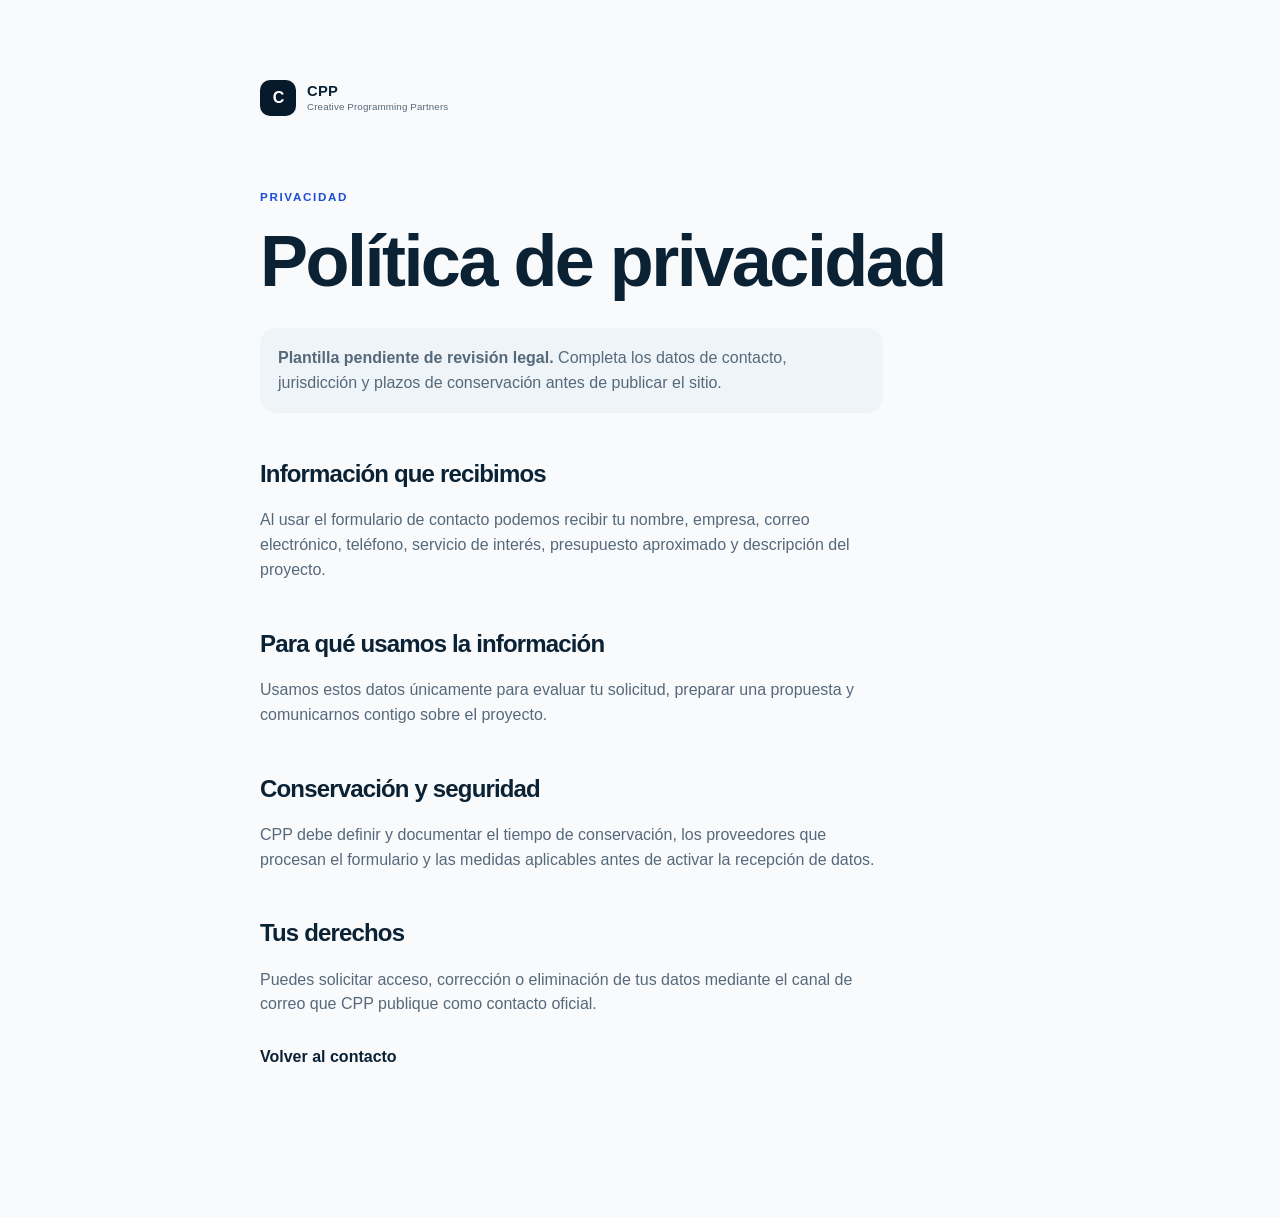
==== privacy.html @ 3814baf7 "Initial CPP landing page" ====
<!doctype html>
<html lang="es">
  <head>
    <meta charset="UTF-8" />
    <meta name="viewport" content="width=device-width, initial-scale=1" />
    <meta name="robots" content="noindex" />
    <title>Política de privacidad | CPP</title>
    <link rel="stylesheet" href="styles.css" />
    <style>
      .legal { width: min(760px, calc(100% - 32px)); margin: 0 auto; padding: 80px 0 120px; }
      .legal .brand { margin-bottom: 72px; }
      .legal h1 { max-width: none; font-size: clamp(2.4rem, 6vw, 4.5rem); }
      .legal h2 { max-width: none; margin-top: 48px; font-size: 1.5rem; }
      .legal p, .legal li { max-width: 70ch; }
      .legal-note { padding: 18px; background: var(--surface-soft); border-radius: var(--radius); }
    </style>
  </head>
  <body>
    <main class="legal">
      <a class="brand" href="index.html">
        <span class="brand-mark" aria-hidden="true">C</span>
        <span class="brand-name"><strong>CPP</strong><small>Creative Programming Partners</small></span>
      </a>
      <p class="eyebrow">Privacidad</p>
      <h1>Política de privacidad</h1>
      <p class="legal-note"><strong>Plantilla pendiente de revisión legal.</strong> Completa los datos de contacto, jurisdicción y plazos de conservación antes de publicar el sitio.</p>
      <h2>Información que recibimos</h2>
      <p>Al usar el formulario de contacto podemos recibir tu nombre, empresa, correo electrónico, teléfono, servicio de interés, presupuesto aproximado y descripción del proyecto.</p>
      <h2>Para qué usamos la información</h2>
      <p>Usamos estos datos únicamente para evaluar tu solicitud, preparar una propuesta y comunicarnos contigo sobre el proyecto.</p>
      <h2>Conservación y seguridad</h2>
      <p>CPP debe definir y documentar el tiempo de conservación, los proveedores que procesan el formulario y las medidas aplicables antes de activar la recepción de datos.</p>
      <h2>Tus derechos</h2>
      <p>Puedes solicitar acceso, corrección o eliminación de tus datos mediante el canal de correo que CPP publique como contacto oficial.</p>
      <p><a class="text-link" href="index.html#contacto">Volver al contacto</a></p>
    </main>
  </body>
</html>
---- styles.css ----
:root {
  color-scheme: light;
  --navy: #071a2b;
  --navy-soft: #102c43;
  --blue: #2563eb;
  --blue-dark: #1d4ed8;
  --cyan: #0f8f88;
  --paper: #f8fafc;
  --surface: #ffffff;
  --surface-soft: #eef4f8;
  --ink: #0b2235;
  --muted: #56697b;
  --line: #d9e3ea;
  --danger: #b42318;
  --success: #0d6b57;
  --radius: 16px;
  --shadow: 0 24px 70px rgba(7, 26, 43, 0.12);
  --content: min(1180px, calc(100% - 40px));
  font-family: Manrope, Sora, Avenir Next, Avenir, Segoe UI, sans-serif;
  font-synthesis: none;
  text-rendering: optimizeLegibility;
}

* { box-sizing: border-box; }
html { scroll-behavior: smooth; scroll-padding-top: 88px; }
body { margin: 0; color: var(--ink); background: var(--paper); line-height: 1.55; }
body.menu-open { overflow: hidden; }
img { display: block; max-width: 100%; }
a { color: inherit; text-decoration: none; }
button, input, select, textarea { font: inherit; }
button, summary, a { -webkit-tap-highlight-color: transparent; }
button:focus-visible, a:focus-visible, summary:focus-visible, input:focus-visible, select:focus-visible, textarea:focus-visible { outline: 3px solid rgba(37, 99, 235, 0.35); outline-offset: 3px; }
h1, h2, h3, p { margin-top: 0; }
h1, h2, h3 { letter-spacing: -0.035em; line-height: 1.05; }
h1 { font-size: clamp(2.85rem, 4.6vw, 4.25rem); max-width: 100%; margin-bottom: 28px; }
h2 { font-size: clamp(2.1rem, 4vw, 3.8rem); max-width: 14ch; margin-bottom: 22px; }
h3 { font-size: 1.2rem; }
p { color: var(--muted); }

.sr-only { position: absolute; width: 1px; height: 1px; padding: 0; margin: -1px; overflow: hidden; clip: rect(0, 0, 0, 0); white-space: nowrap; border: 0; }
.skip-link { position: fixed; left: 16px; top: -80px; z-index: 100; padding: 12px 18px; color: var(--surface); background: var(--navy); border-radius: 10px; transition: top 180ms ease; }
.skip-link:focus { top: 16px; }
.section-shell { width: var(--content); margin-inline: auto; }
.eyebrow { margin-bottom: 18px; color: var(--blue-dark); font-size: 0.73rem; font-weight: 800; letter-spacing: 0.14em; text-transform: uppercase; }
.section-heading { max-width: 720px; margin-bottom: 56px; }
.section-heading > p:not(.eyebrow), .section-intro > p { max-width: 58ch; font-size: 1.08rem; }

.button { display: inline-flex; align-items: center; justify-content: center; min-height: 50px; padding: 0 22px; color: #fff; background: var(--blue-dark); border: 1px solid var(--blue-dark); border-radius: 12px; font-weight: 750; white-space: nowrap; box-shadow: 0 10px 24px rgba(29, 78, 216, 0.18); transition: transform 220ms cubic-bezier(.16,1,.3,1), background 220ms ease, box-shadow 220ms ease; }
.button:hover { transform: translateY(-2px); background: #173fae; box-shadow: 0 14px 30px rgba(29, 78, 216, 0.24); }
.button:active { transform: translateY(1px) scale(.99); }
.button-small { min-height: 42px; padding-inline: 16px; font-size: 0.87rem; }
.button-light { color: var(--navy); background: #f2f7fa; border-color: #f2f7fa; box-shadow: none; }
.button-light:hover { color: var(--navy); background: #fff; }
.text-link { display: inline-flex; gap: 10px; align-items: center; min-height: 48px; color: var(--ink); font-weight: 750; }
.text-link span { transition: transform 220ms ease; }
.text-link:hover span { transform: translateY(3px); }

.site-header { position: sticky; top: 0; z-index: 20; min-height: 72px; border-bottom: 1px solid rgba(217, 227, 234, 0.75); background: rgba(248, 250, 252, 0.9); backdrop-filter: blur(18px); }
.nav-shell { width: var(--content); min-height: 72px; margin-inline: auto; display: grid; grid-template-columns: auto 1fr auto; align-items: center; gap: 28px; }
.brand { display: inline-flex; align-items: center; gap: 11px; }
.brand-mark { display: grid; place-items: center; width: 36px; height: 36px; flex: 0 0 auto; color: #fff; background: var(--navy); border-radius: 10px; font-weight: 850; letter-spacing: -.08em; }
.brand-name { display: grid; line-height: 1.1; }
.brand-name strong { font-size: .92rem; letter-spacing: .02em; }
.brand-name small { margin-top: 3px; color: var(--muted); font-size: .61rem; letter-spacing: .015em; }
.site-nav { display: flex; align-items: center; justify-content: center; gap: clamp(14px, 2vw, 27px); }
.site-nav a { position: relative; color: #31475a; font-size: .84rem; font-weight: 680; white-space: nowrap; }
.site-nav a::after { content: ""; position: absolute; left: 0; right: 100%; bottom: -7px; height: 2px; background: var(--blue); transition: right 220ms ease; }
.site-nav a:hover::after { right: 0; }
.menu-toggle { display: none; }

.hero { width: var(--content); min-height: calc(100dvh - 72px); margin-inline: auto; padding: clamp(44px, 8vh, 76px) 0 44px; display: grid; grid-template-columns: minmax(0, .98fr) minmax(420px, 1.02fr); align-items: center; gap: clamp(30px, 4vw, 64px); overflow: hidden; }
.hero-copy { position: relative; z-index: 2; }
.hero-lede { max-width: 560px; margin-bottom: 32px; font-size: clamp(1.06rem, 1.4vw, 1.23rem); }
.hero-actions { display: flex; flex-wrap: wrap; align-items: center; gap: 22px; }
.hero-visual { margin: 0; min-height: 500px; align-self: stretch; position: relative; }
.hero-visual img { position: absolute; inset: 0; width: 100%; height: 100%; object-fit: cover; object-position: 68% center; border-radius: var(--radius); box-shadow: var(--shadow); }

.benefits { padding-block: 130px; }
.section-intro { display: grid; grid-template-columns: 1fr; margin-bottom: 52px; }
.benefit-grid { display: grid; grid-template-columns: repeat(12, 1fr); border-top: 1px solid var(--line); }
.benefit-grid article { grid-column: span 4; min-height: 210px; padding: 28px 34px 24px 0; border-bottom: 1px solid var(--line); }
.benefit-grid article:nth-child(2), .benefit-grid article:nth-child(5) { padding-left: 34px; border-left: 1px solid var(--line); }
.benefit-grid article:nth-child(3), .benefit-grid article:nth-child(6) { padding-left: 34px; border-left: 1px solid var(--line); }
.benefit-grid span { color: var(--blue-dark); font-size: .76rem; font-weight: 800; }
.benefit-grid h3 { margin: 30px 0 12px; }
.benefit-grid p { max-width: 30ch; margin-bottom: 0; font-size: .94rem; }

.services { padding-block: 120px 136px; }
.service-columns { display: grid; grid-template-columns: 1fr 1fr; gap: 24px 64px; }
.service-list { border-top: 1px solid var(--ink); }
.service-list details { border-bottom: 1px solid var(--line); }
.service-list summary { list-style: none; cursor: pointer; padding: 25px 0; display: grid; grid-template-columns: 1fr auto; align-items: start; gap: 24px; }
.service-list summary::-webkit-details-marker { display: none; }
.service-list summary span { position: relative; padding-left: 28px; font-weight: 760; }
.service-list summary span::before { content: "+"; position: absolute; left: 0; color: var(--blue-dark); font-size: 1.1rem; line-height: 1; transition: transform 220ms ease; }
.service-list details[open] summary span::before { transform: rotate(45deg); }
.service-list summary strong { color: var(--blue-dark); font-size: .85rem; white-space: nowrap; }
.service-body { padding: 0 0 28px 28px; }
.service-body p { margin-bottom: 14px; max-width: 50ch; }
.service-body ul { display: grid; grid-template-columns: repeat(3, 1fr); gap: 8px; margin: 0 0 20px; padding: 0; list-style: none; }
.service-body li { color: #405569; font-size: .8rem; }
.service-body a, .service-callout a { color: var(--blue-dark); font-weight: 780; text-decoration: underline; text-underline-offset: 5px; }
.service-callout { margin-top: 24px; padding: 28px; color: #fff; background: var(--navy); border-radius: var(--radius); }
.service-callout p { color: #b7cad8; margin-bottom: 8px; }
.service-callout h3 { max-width: 17ch; font-size: 1.7rem; margin-bottom: 32px; }
.service-callout a { color: #fff; }
.price-note { max-width: 82ch; margin: 34px auto 0; text-align: center; font-size: .78rem; }

.process { padding-block: 116px; background: #edf3f7; }
.section-heading.compact { margin-bottom: 64px; }
.process-track { display: grid; grid-template-columns: repeat(4, 1fr); gap: 0; margin: 0; padding: 0; list-style: none; counter-reset: process; }
.process-track li { min-height: 248px; padding: 28px 34px 20px 0; border-top: 2px solid var(--navy); position: relative; }
.process-track li + li { padding-left: 34px; border-left: 1px solid #cbd9e2; }
.process-track li::before { content: ""; position: absolute; width: 12px; height: 12px; top: -7px; left: 0; background: var(--blue); border: 3px solid #edf3f7; border-radius: 50%; }
.process-track li + li::before { left: 34px; }
.process-track span { display: block; margin: 12px 0 48px; color: var(--blue-dark); font-size: .74rem; font-weight: 800; text-transform: uppercase; letter-spacing: .08em; }
.process-track h3 { margin-bottom: 12px; }
.process-track p { margin-bottom: 0; font-size: .9rem; }

.projects { padding-block: 132px; }
.project-feature { display: grid; grid-template-columns: 1.4fr .6fr; background: var(--surface); border-radius: var(--radius); overflow: hidden; box-shadow: 0 24px 60px rgba(7, 26, 43, .08); }
.project-feature > img { width: 100%; height: 100%; min-height: 520px; object-fit: cover; object-position: right center; }
.project-copy { padding: 34px; }
.project-copy > span:first-child { color: var(--blue-dark); font-size: .72rem; font-weight: 800; text-transform: uppercase; letter-spacing: .1em; }
.project-copy h3 { margin: 24px 0; font-size: clamp(1.5rem, 2.5vw, 2.2rem); }
.project-copy dl { margin: 0 0 30px; }
.project-copy dl > div { padding: 14px 0; border-bottom: 1px solid var(--line); }
.project-copy dt { color: var(--muted); font-size: .73rem; font-weight: 700; text-transform: uppercase; letter-spacing: .06em; }
.project-copy dd { margin: 5px 0 0; }
.project-link-disabled { color: var(--muted) !important; font-size: .84rem !important; font-weight: 650 !important; letter-spacing: 0 !important; text-transform: none !important; }
.project-pair { display: grid; grid-template-columns: 1fr 1fr; gap: 24px; margin-top: 24px; }
.project-pair article { overflow: hidden; background: var(--surface); border-radius: var(--radius); }
.project-pair img { width: 100%; aspect-ratio: 4 / 3; object-fit: cover; }
.project-pair .project-copy { padding: 28px; }
.project-pair .project-copy h3 { margin-bottom: 12px; }
.project-pair p { margin-bottom: 0; }

.about { padding-block: 126px; }
.about-copy { max-width: 760px; margin-bottom: 70px; }
.about-copy p { max-width: 56ch; font-size: 1.08rem; }
.team-grid { display: grid; grid-template-columns: repeat(3, 1fr); gap: 30px; }
.team-grid article { padding-top: 20px; border-top: 1px solid var(--ink); }
.portrait-placeholder { aspect-ratio: 4 / 4.5; margin-bottom: 26px; display: grid; place-items: end start; padding: 20px; overflow: hidden; position: relative; color: #c9dae7; background: linear-gradient(145deg, #102c43 0%, #17456a 55%, #2563eb 160%); border-radius: var(--radius); }
.portrait-placeholder::before { content: ""; position: absolute; width: 58%; aspect-ratio: 1; right: -8%; top: -10%; border: 1px solid rgba(255,255,255,.25); border-radius: 50%; }
.portrait-b { background: linear-gradient(165deg, #17324a, #0f5b6a 140%); }
.portrait-c { background: linear-gradient(135deg, #0a2340, #275db6 150%); }
.portrait-placeholder span { position: relative; font-size: .78rem; font-weight: 700; }
.team-grid h3 { margin-bottom: 9px; }
.team-grid p { margin-bottom: 18px; }
.team-grid article > span { color: var(--muted); font-size: .78rem; }

.mid-cta { min-height: 340px; padding: 72px; display: flex; align-items: center; justify-content: space-between; gap: 50px; color: #fff; background: var(--navy); border-radius: var(--radius); }
.mid-cta h2 { max-width: 16ch; margin-bottom: 18px; }
.mid-cta p { max-width: 54ch; margin-bottom: 0; color: #b9ccd9; }

.contact { padding-block: 140px 124px; display: grid; grid-template-columns: .72fr 1.28fr; gap: 88px; }
.contact-aside { position: sticky; top: 118px; align-self: start; }
.contact-aside > p:not(.eyebrow) { max-width: 42ch; }
.contact-options { margin-top: 52px; display: grid; gap: 20px; }
.contact-options div { display: grid; gap: 3px; padding-bottom: 18px; border-bottom: 1px solid var(--line); }
.contact-options span { color: var(--muted); font-size: .74rem; text-transform: uppercase; letter-spacing: .08em; }
.contact-options strong { font-size: .9rem; }
.contact-form { padding: 44px; background: var(--surface); border: 1px solid var(--line); border-radius: var(--radius); box-shadow: 0 24px 60px rgba(7,26,43,.06); }
.honeypot { position: absolute; left: -9999px; }
.form-grid { display: grid; grid-template-columns: 1fr 1fr; gap: 24px; }
.field { display: grid; gap: 8px; }
.field-full { grid-column: 1 / -1; }
.field label { color: var(--ink); font-size: .86rem; font-weight: 740; }
.field label span { color: var(--muted); font-size: .74rem; font-weight: 500; }
.field input, .field select, .field textarea { width: 100%; color: var(--ink); background: #f6f9fb; border: 1px solid #c4d2dc; border-radius: 10px; padding: 13px 14px; transition: border-color 180ms ease, box-shadow 180ms ease; }
.field input, .field select { min-height: 50px; }
.field textarea { resize: vertical; min-height: 145px; }
.field input::placeholder, .field textarea::placeholder { color: #65798a; opacity: 1; }
.field input:focus, .field select:focus, .field textarea:focus { border-color: var(--blue); box-shadow: 0 0 0 4px rgba(37,99,235,.12); outline: none; }
.field [aria-invalid="true"] { border-color: var(--danger); box-shadow: 0 0 0 3px rgba(180,35,24,.1); }
.field-error { min-height: 17px; color: var(--danger); font-size: .76rem; }
.consent { margin: 26px 0 4px; display: flex; gap: 11px; align-items: flex-start; color: var(--muted); font-size: .8rem; }
.consent input { width: 18px; height: 18px; flex: 0 0 auto; margin-top: 2px; accent-color: var(--blue-dark); }
.consent a { color: var(--blue-dark); text-decoration: underline; text-underline-offset: 3px; }
.consent-error { display: block; }
.submit-button { margin-top: 16px; border: 0; cursor: pointer; }
.submit-button[disabled] { cursor: wait; opacity: .7; transform: none; }
.form-status { margin: 16px 0 0; min-height: 22px; font-size: .86rem; }
.form-status.success { color: var(--success); }
.form-status.error { color: var(--danger); }

.faq { padding-block: 120px 140px; display: grid; grid-template-columns: .7fr 1.3fr; gap: 80px; }
.faq-heading { position: sticky; top: 118px; align-self: start; }
.faq-list { border-top: 1px solid var(--ink); }
.faq-list details { border-bottom: 1px solid var(--line); }
.faq-list summary { position: relative; padding: 28px 42px 28px 0; cursor: pointer; list-style: none; font-size: 1.05rem; font-weight: 760; }
.faq-list summary::-webkit-details-marker { display: none; }
.faq-list summary::after { content: "+"; position: absolute; right: 5px; top: 24px; color: var(--blue-dark); font-size: 1.4rem; transition: transform 180ms ease; }
.faq-list details[open] summary::after { transform: rotate(45deg); }
.faq-list p { max-width: 65ch; margin-bottom: 28px; padding-right: 40px; }

.site-footer { padding-top: 76px; color: #e7f0f6; background: var(--navy); }
.footer-grid { padding-bottom: 68px; display: grid; grid-template-columns: 1.8fr repeat(3, 1fr); gap: 50px; }
.brand-inverse .brand-mark { color: var(--navy); background: #eaf2f7; }
.brand-inverse .brand-name small { color: #9fb7c7; }
.footer-brand p { max-width: 38ch; margin-top: 24px; color: #aac0cf; }
.footer-grid > div:not(.footer-brand) { display: flex; flex-direction: column; gap: 11px; }
.footer-grid h2 { margin-bottom: 10px; color: #7fb4ff; font-size: .72rem; text-transform: uppercase; letter-spacing: .1em; }
.footer-grid a, .footer-grid span { color: #c1d2dd; font-size: .86rem; }
.footer-grid a:hover { color: #fff; }
.footer-bottom { padding-block: 22px; display: flex; justify-content: space-between; gap: 28px; border-top: 1px solid rgba(201,219,231,.16); }
.footer-bottom p { margin: 0; color: #8ea8b9; font-size: .75rem; }

.reveal { opacity: 0; transform: translateY(18px); }
.reveal.is-visible { opacity: 1; transform: none; transition: opacity 650ms cubic-bezier(.16,1,.3,1), transform 650ms cubic-bezier(.16,1,.3,1); }
.reveal-delay.is-visible { transition-delay: 100ms; }

@media (max-width: 1060px) {
  .site-nav { gap: 14px; }
  .site-nav a { font-size: .78rem; }
  .nav-cta { display: none; }
  .nav-shell { grid-template-columns: auto 1fr; }
  .hero { grid-template-columns: 1fr 1fr; }
  .contact { gap: 50px; }
}

@media (max-width: 820px) {
  :root { --content: min(100% - 32px, 680px); }
  h1 { font-size: clamp(2.6rem, 9vw, 4.6rem); }
  .menu-toggle { justify-self: end; display: grid; gap: 6px; width: 44px; height: 44px; padding: 12px; border: 0; border-radius: 10px; background: transparent; }
  .menu-toggle span:not(.sr-only) { display: block; width: 100%; height: 2px; background: var(--ink); transition: transform 180ms ease; }
  .menu-toggle[aria-expanded="true"] span:nth-child(2) { transform: translateY(4px) rotate(45deg); }
  .menu-toggle[aria-expanded="true"] span:nth-child(3) { transform: translateY(-4px) rotate(-45deg); }
  .site-nav { position: fixed; inset: 72px 0 auto; min-height: calc(100dvh - 72px); padding: 34px 20px; display: none; align-items: stretch; justify-content: start; flex-direction: column; gap: 0; background: var(--paper); }
  .site-nav.open { display: flex; }
  .site-nav a { padding: 18px 0; border-bottom: 1px solid var(--line); font-size: 1.2rem; }
  .site-nav a::after { display: none; }
  .hero { min-height: auto; padding-top: 58px; grid-template-columns: 1fr; gap: 45px; }
  .hero-visual { min-height: 420px; }
  .benefits, .services, .projects, .about { padding-block: 96px; }
  .benefit-grid article { grid-column: span 6; }
  .benefit-grid article:nth-child(n) { padding-left: 0; padding-right: 26px; border-left: 0; }
  .benefit-grid article:nth-child(even) { padding-left: 26px; border-left: 1px solid var(--line); }
  .service-columns, .contact, .faq { grid-template-columns: 1fr; }
  .process-track { grid-template-columns: 1fr 1fr; }
  .process-track li:nth-child(3) { border-left: 0; padding-left: 0; }
  .process-track li:nth-child(3)::before { left: 0; }
  .project-feature { grid-template-columns: 1fr; }
  .project-feature > img { min-height: 380px; }
  .team-grid { grid-template-columns: 1fr; gap: 58px; }
  .team-grid article { max-width: 540px; }
  .mid-cta { padding: 56px 42px; align-items: flex-start; flex-direction: column; }
  .contact-aside, .faq-heading { position: static; }
  .footer-grid { grid-template-columns: 1.5fr 1fr 1fr; }
  .footer-brand { grid-column: 1 / -1; }
}

@media (max-width: 560px) {
  :root { --content: calc(100% - 32px); }
  h1 { font-size: clamp(2.55rem, 12.7vw, 3.7rem); }
  h2 { font-size: clamp(2.05rem, 10vw, 3rem); }
  .brand-name small { display: none; }
  .hero { padding-block: 44px 28px; }
  .hero-visual { min-height: 310px; }
  .hero-visual img { object-position: 70% center; }
  .hero-actions { align-items: flex-start; flex-direction: column; gap: 8px; }
  .benefit-grid { display: block; }
  .benefit-grid article:nth-child(n) { min-height: 0; padding: 26px 0; border-left: 0; }
  .benefit-grid h3 { margin-top: 18px; }
  .service-columns { gap: 0; }
  .service-list summary { grid-template-columns: 1fr; gap: 10px; }
  .service-list summary strong { padding-left: 28px; }
  .service-body ul { grid-template-columns: 1fr; }
  .process { padding-block: 88px; }
  .process-track { grid-template-columns: 1fr; }
  .process-track li:nth-child(n) { min-height: 0; padding: 28px 0 44px; border-left: 0; }
  .process-track li:nth-child(n)::before { left: 0; }
  .process-track span { margin-bottom: 26px; }
  .project-pair { grid-template-columns: 1fr; }
  .project-feature > img { min-height: 300px; }
  .project-copy { padding: 25px; }
  .mid-cta { width: 100%; border-radius: 0; padding: 52px 24px; }
  .contact { padding-block: 96px; }
  .contact-form { padding: 26px 20px; }
  .form-grid { grid-template-columns: 1fr; }
  .field-full { grid-column: auto; }
  .faq { padding-block: 92px; gap: 44px; }
  .footer-grid { grid-template-columns: 1fr 1fr; gap: 42px 28px; }
  .footer-bottom { flex-direction: column; }
}

@media (prefers-reduced-motion: reduce) {
  html { scroll-behavior: auto; }
  *, *::before, *::after { animation-duration: .01ms !important; animation-iteration-count: 1 !important; transition-duration: .01ms !important; }
  .reveal { opacity: 1; transform: none; }
}

@media (prefers-color-scheme: dark) {
  :root {
    color-scheme: dark;
    --paper: #071521;
    --surface: #0d2131;
    --surface-soft: #10283a;
    --ink: #ecf4f8;
    --muted: #a8bdca;
    --line: #294050;
    --blue-dark: #6697ff;
    --shadow: 0 24px 70px rgba(0, 7, 13, .28);
  }
  .site-header { background: rgba(7, 21, 33, .9); border-bottom-color: rgba(41,64,80,.8); }
  .brand-mark { background: #1d4ed8; }
  .site-nav a, .text-link { color: #d5e2e9; }
  .process { background: #0a1b29; }
  .process-track li::before { border-color: #0a1b29; }
  .service-body li { color: #aec0cb; }
  .field input, .field select, .field textarea { color: var(--ink); background: #0a1b29; border-color: #3b5262; }
  .field input::placeholder, .field textarea::placeholder { color: #9db0bc; }
  .site-nav { background: var(--paper); }
}
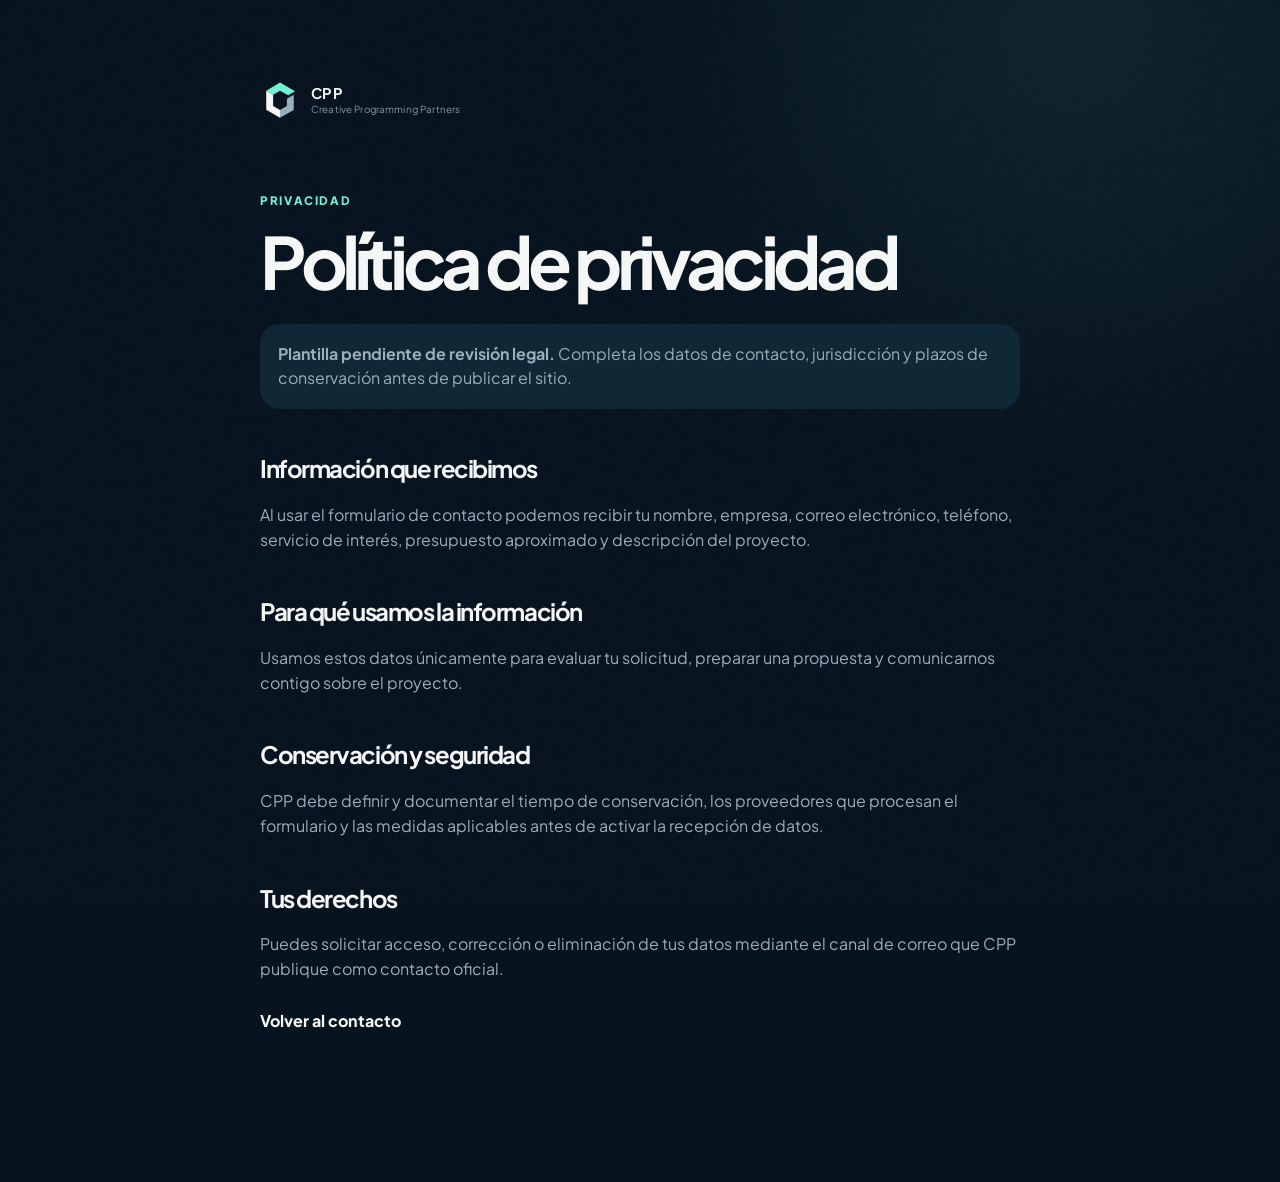
==== commit dcfde7ca: "Crea identidad visual inicial de CPP" ====
--- a/privacy.html
+++ b/privacy.html
@@ -5,6 +5,7 @@
     <meta name="viewport" content="width=device-width, initial-scale=1" />
     <meta name="robots" content="noindex" />
     <title>Política de privacidad | CPP</title>
+    <link rel="icon" href="assets/brand/cpp-social-avatar.svg" type="image/svg+xml" />
     <link rel="stylesheet" href="styles.css" />
     <style>
       .legal { width: min(760px, calc(100% - 32px)); margin: 0 auto; padding: 80px 0 120px; }
@@ -18,7 +19,7 @@
   <body>
     <main class="legal">
       <a class="brand" href="index.html">
-        <span class="brand-mark" aria-hidden="true">C</span>
+        <img class="brand-symbol" src="assets/brand/cpp-symbol-dark.svg" alt="" width="40" height="40" />
         <span class="brand-name"><strong>CPP</strong><small>Creative Programming Partners</small></span>
       </a>
       <p class="eyebrow">Privacidad</p>
--- a/styles.css
+++ b/styles.css
@@ -2,9 +2,9 @@
   color-scheme: light;
   --navy: #071a2b;
   --navy-soft: #102c43;
-  --blue: #2563eb;
-  --blue-dark: #1d4ed8;
-  --cyan: #0f8f88;
+  --blue: #72f2d2;
+  --blue-dark: #72f2d2;
+  --cyan: #72f2d2;
   --paper: #f8fafc;
   --surface: #ffffff;
   --surface-soft: #eef4f8;
@@ -22,7 +22,7 @@
 }
 
 * { box-sizing: border-box; }
-html { scroll-behavior: smooth; scroll-padding-top: 88px; }
+html { overflow-x: clip; scroll-behavior: smooth; scroll-padding-top: 88px; }
 body { margin: 0; color: var(--ink); background: var(--paper); line-height: 1.55; }
 body.menu-open { overflow: hidden; }
 img { display: block; max-width: 100%; }
@@ -59,6 +59,7 @@
 .nav-shell { width: var(--content); min-height: 72px; margin-inline: auto; display: grid; grid-template-columns: auto 1fr auto; align-items: center; gap: 28px; }
 .brand { display: inline-flex; align-items: center; gap: 11px; }
 .brand-mark { display: grid; place-items: center; width: 36px; height: 36px; flex: 0 0 auto; color: #fff; background: var(--navy); border-radius: 10px; font-weight: 850; letter-spacing: -.08em; }
+.brand-symbol { display: block; width: 40px; height: 40px; flex: 0 0 auto; }
 .brand-name { display: grid; line-height: 1.1; }
 .brand-name strong { font-size: .92rem; letter-spacing: .02em; }
 .brand-name small { margin-top: 3px; color: var(--muted); font-size: .61rem; letter-spacing: .015em; }
@@ -299,7 +300,9 @@
     --ink: #ecf4f8;
     --muted: #a8bdca;
     --line: #294050;
-    --blue-dark: #6697ff;
+    --blue: #72f2d2;
+    --blue-dark: #72f2d2;
+    --cyan: #72f2d2;
     --shadow: 0 24px 70px rgba(0, 7, 13, .28);
   }
   .site-header { background: rgba(7, 21, 33, .9); border-bottom-color: rgba(41,64,80,.8); }
@@ -312,3 +315,324 @@
   .field input::placeholder, .field textarea::placeholder { color: #9db0bc; }
   .site-nav { background: var(--paper); }
 }
+
+/* Rediseño comercial CPP — sistema visual editorial y técnico */
+@font-face {
+  font-family: "CPP Sans";
+  src: url("assets/plus-jakarta-sans-latin.woff2") format("woff2");
+  font-display: swap;
+  font-style: normal;
+  font-weight: 200 800;
+}
+
+:root {
+  color-scheme: dark;
+  --navy: #050f17;
+  --navy-soft: #0b2230;
+  --blue: #72f2d2;
+  --blue-dark: #72f2d2;
+  --cyan: #72f2d2;
+  --paper: #07131f;
+  --surface: #0c1c28;
+  --surface-soft: #102735;
+  --ink: #f4f7f5;
+  --muted: #9aafb9;
+  --line: #203746;
+  --danger: #ff8c82;
+  --success: #72f2d2;
+  --radius: 20px;
+  --shadow: 0 34px 90px rgba(0, 7, 12, .36);
+  --content: min(1240px, calc(100% - 48px));
+  font-family: "CPP Sans", "Avenir Next", "Segoe UI Variable", sans-serif;
+}
+
+body {
+  min-width: 320px;
+  overflow-x: clip;
+  background:
+    radial-gradient(circle at 84% 3%, rgba(114, 242, 210, .08), transparent 28rem),
+    var(--paper);
+}
+
+body::before {
+  content: "";
+  position: fixed;
+  inset: 0;
+  z-index: -1;
+  pointer-events: none;
+  opacity: .16;
+  background-image: url("data:image/svg+xml,%3Csvg viewBox='0 0 160 160' xmlns='http://www.w3.org/2000/svg'%3E%3Cfilter id='n'%3E%3CfeTurbulence type='fractalNoise' baseFrequency='.9' numOctaves='3' stitchTiles='stitch'/%3E%3C/filter%3E%3Crect width='100%25' height='100%25' filter='url(%23n)' opacity='.12'/%3E%3C/svg%3E");
+}
+
+h1, h2, h3 { color: var(--ink); text-wrap: balance; }
+p { text-wrap: pretty; }
+h1 { font-size: clamp(3.4rem, 6.4vw, 6.65rem); max-width: 9.6ch; margin-bottom: 30px; line-height: .91; letter-spacing: -.075em; }
+h1 em { color: var(--blue); font-family: Georgia, "Times New Roman", serif; font-weight: 400; letter-spacing: -.065em; }
+h2 { font-size: clamp(2.5rem, 4.8vw, 4.7rem); line-height: .98; letter-spacing: -.06em; }
+h3 { letter-spacing: -.03em; }
+
+.eyebrow { color: var(--blue); }
+.button {
+  min-height: 54px;
+  gap: 13px;
+  color: #06141c;
+  background: var(--blue);
+  border-color: var(--blue);
+  border-radius: 9px;
+  box-shadow: 0 13px 40px rgba(114, 242, 210, .13);
+  transition: transform 300ms cubic-bezier(.16,1,.3,1), background 220ms ease, box-shadow 300ms ease;
+}
+.button:hover { color: #06141c; background: #9ff9e2; box-shadow: 0 18px 48px rgba(114, 242, 210, .2); }
+.button > span { transition: transform 260ms cubic-bezier(.16,1,.3,1); }
+.button:hover > span { transform: translate(3px, -3px); }
+.button-light { color: var(--navy); background: #f1f5f2; border-color: #f1f5f2; }
+.text-link { color: var(--ink); }
+
+.site-header {
+  min-height: 78px;
+  background: rgba(5, 15, 23, .82);
+  border-bottom-color: rgba(141, 172, 186, .18);
+  backdrop-filter: blur(22px) saturate(130%);
+}
+.scroll-progress { position: absolute; inset: auto auto -1px 0; width: 0; height: 2px; background: var(--blue); box-shadow: 0 0 16px rgba(114,242,210,.8); }
+.nav-shell { min-height: 78px; }
+.brand-mark { position: relative; overflow: hidden; color: var(--navy); background: var(--blue); border-radius: 50%; }
+.brand-mark::after { content: ""; position: absolute; width: 13px; height: 13px; right: -3px; background: var(--navy); border-radius: 50%; }
+.brand-name small { color: #849aa6; }
+.site-nav a { color: #c0cdd3; }
+.site-nav a::after { background: var(--blue); }
+.site-nav a.is-active { color: var(--ink); }
+.site-nav a.is-active::after { right: 0; }
+
+.hero {
+  position: relative;
+  min-height: calc(100dvh - 78px);
+  padding-block: clamp(66px, 9vh, 110px) 82px;
+  grid-template-columns: minmax(0, 1.08fr) minmax(390px, .92fr);
+  gap: clamp(52px, 7vw, 105px);
+  overflow: visible;
+}
+.hero::before {
+  content: "";
+  position: absolute;
+  inset: 0 calc((100vw - 100%) / -2);
+  z-index: -1;
+  opacity: .34;
+  pointer-events: none;
+  background-image:
+    linear-gradient(rgba(128, 165, 179, .08) 1px, transparent 1px),
+    linear-gradient(90deg, rgba(128, 165, 179, .08) 1px, transparent 1px);
+  background-size: 64px 64px;
+  -webkit-mask-image: linear-gradient(to bottom, #000, transparent 88%);
+  mask-image: linear-gradient(to bottom, #000, transparent 88%);
+}
+.hero-copy { padding-top: 18px; }
+.hero-kicker { display: flex; align-items: center; gap: 11px; margin-bottom: 30px; color: #a8bbc4; font-size: .72rem; font-weight: 700; letter-spacing: .11em; text-transform: uppercase; }
+.hero-kicker span { width: 7px; height: 7px; background: var(--blue); border-radius: 50%; box-shadow: 0 0 0 6px rgba(114,242,210,.08), 0 0 18px rgba(114,242,210,.65); animation: signal 2.8s ease-in-out infinite; }
+.hero-lede { max-width: 55ch; color: #adbec6; font-size: clamp(1.03rem, 1.45vw, 1.25rem); line-height: 1.7; }
+.hero-actions { gap: 26px; }
+.hero-assurance { display: grid; gap: 0; max-width: 600px; margin: 56px 0 0; padding: 0 !important; list-style: none !important; border-top: 1px solid var(--line); }
+.hero-assurance li::marker { content: ""; }
+.hero-assurance li { display: grid; grid-template-columns: 36px 1fr; gap: 12px; padding: 12px 0; color: #8fa5af; border-bottom: 1px solid rgba(32,55,70,.75); font-size: .77rem; }
+.hero-assurance span { color: var(--blue); font-variant-numeric: tabular-nums; }
+
+.hero-visual { min-height: 590px; perspective: 1200px; overflow: visible; }
+.visual-frame { position: absolute; inset: 0; overflow: hidden; background: var(--surface); border: 1px solid rgba(175,205,215,.2); border-radius: 42px 10px 42px 10px; box-shadow: var(--shadow); transform: rotateX(var(--tilt-y, 0deg)) rotateY(var(--tilt-x, 0deg)); transform-style: preserve-3d; transition: transform 500ms cubic-bezier(.16,1,.3,1); }
+.hero-visual img { position: absolute; inset: 0; width: 100%; height: 100%; object-fit: cover; object-position: 67% center; border-radius: 0; box-shadow: none; filter: saturate(.82) contrast(1.03); transform: scale(1.04); transition: transform 1s cubic-bezier(.16,1,.3,1), filter .6s ease; }
+.hero-visual:hover img { transform: scale(1.085); filter: saturate(1) contrast(1.04); }
+.visual-frame::after { content: ""; position: absolute; inset: 0; pointer-events: none; background: linear-gradient(180deg, rgba(3,13,20,.02) 40%, rgba(3,13,20,.82) 100%); }
+.visual-coordinate { position: absolute; z-index: 2; color: rgba(255,255,255,.76); font-size: .58rem; font-weight: 700; letter-spacing: .12em; text-transform: uppercase; }
+.coordinate-top { top: 23px; left: 24px; }
+.coordinate-side { top: 28px; right: 18px; writing-mode: vertical-rl; }
+.visual-frame .visual-caption { position: absolute; inset: auto 26px 25px; z-index: 2; display: grid; gap: 6px; max-width: 330px; }
+.visual-frame .visual-caption span { color: var(--blue); font-size: .63rem; font-weight: 800; letter-spacing: .12em; text-transform: uppercase; }
+.visual-frame .visual-caption strong { color: #fff; font-size: clamp(1.15rem, 2vw, 1.55rem); line-height: 1.16; }
+.signal-card { position: absolute; z-index: 4; display: grid; gap: 5px; padding: 14px 17px; color: #dce8e7; background: rgba(5,15,23,.82); border: 1px solid rgba(159,249,226,.26); border-radius: 10px; box-shadow: 0 16px 42px rgba(0,7,12,.3); backdrop-filter: blur(18px); }
+.signal-card span { color: #7f98a4; font-size: .55rem; font-weight: 800; letter-spacing: .14em; }
+.signal-card strong { font-size: .76rem; }
+.signal-card-a { top: 12%; left: -34px; }
+.signal-card-b { right: -24px; bottom: 15%; }
+.signal-card i { position: absolute; top: 17px; right: 15px; width: 6px; height: 6px; background: var(--blue); border-radius: 50%; box-shadow: 0 0 12px var(--blue); }
+
+.outcome-ribbon { width: 100%; overflow: hidden; color: #06141c; background: var(--blue); border-block: 1px solid rgba(255,255,255,.3); transform: rotate(-1.1deg) scale(1.02); }
+.outcome-track { display: flex; width: max-content; align-items: center; gap: 28px; padding-block: 17px; animation: ribbon 28s linear infinite; }
+.outcome-track span { font-size: clamp(.76rem, 1vw, .92rem); font-weight: 800; letter-spacing: .06em; text-transform: uppercase; white-space: nowrap; }
+.outcome-track i { font-style: normal; opacity: .58; }
+
+.benefits { padding-block: 160px 150px; }
+.section-intro { max-width: 960px; margin-bottom: 74px; }
+.section-intro h2 { max-width: 16ch; }
+.section-intro > p:not(.eyebrow) { max-width: 65ch; }
+.benefit-grid { gap: 1px; background: var(--line); border: 1px solid var(--line); }
+.benefit-grid article { min-height: 225px; padding: 30px; background: var(--paper); border: 0 !important; transition: background 280ms ease, transform 280ms cubic-bezier(.16,1,.3,1); }
+.benefit-grid article:hover { z-index: 1; background: var(--surface); transform: translateY(-4px); }
+.benefit-grid article:nth-child(1), .benefit-grid article:nth-child(4) { grid-column: span 5; }
+.benefit-grid article:nth-child(2), .benefit-grid article:nth-child(3) { grid-column: span 7; }
+.benefit-grid article:nth-child(5), .benefit-grid article:nth-child(6) { grid-column: span 6; }
+.benefit-grid span { color: var(--blue); font-variant-numeric: tabular-nums; }
+.benefit-grid h3 { max-width: 18ch; margin-top: 62px; font-size: clamp(1.2rem, 2vw, 1.7rem); }
+.benefit-grid p { color: #91a7b1; }
+
+.services { padding-block: 150px; }
+.services .section-heading { max-width: 840px; }
+.service-columns { gap: 24px 70px; }
+.service-list { counter-reset: service; border-top-color: #8ba0a9; }
+.service-list details { counter-increment: service; border-bottom-color: var(--line); transition: background 260ms ease; }
+.service-list details:hover { background: rgba(114,242,210,.025); }
+.service-list summary { padding-block: 29px; }
+.service-list summary span { padding-left: 50px; }
+.service-list summary span::before { content: counter(service, decimal-leading-zero); color: #5e7782; font-size: .63rem; font-weight: 700; transform: none !important; }
+.service-list:nth-child(2) details:nth-of-type(1) summary span::before { content: "05"; }
+.service-list:nth-child(2) details:nth-of-type(2) summary span::before { content: "06"; }
+.service-list:nth-child(2) details:nth-of-type(3) summary span::before { content: "07"; }
+.service-list summary span::after { content: "+"; position: absolute; left: 26px; color: var(--blue); font-weight: 500; transition: transform 220ms ease; }
+.service-list details[open] summary span::after { transform: rotate(45deg); }
+.service-list summary strong { color: var(--blue); font-variant-numeric: tabular-nums; }
+.service-body { padding-left: 50px; }
+.service-body li { color: #9bb0b9; }
+.service-body a, .service-callout a { color: var(--blue); }
+.service-callout { padding: 34px; color: var(--ink); background: var(--surface-soft); border: 1px solid var(--line); }
+.service-callout h3 { font-size: 2rem; }
+
+.process { position: relative; padding-block: 140px; overflow: hidden; background: var(--navy); border-block: 1px solid var(--line); }
+.process::after { content: "04"; position: absolute; right: -2vw; bottom: -8vw; color: rgba(114,242,210,.035); font-size: 32vw; font-weight: 800; line-height: .8; letter-spacing: -.12em; pointer-events: none; }
+.process .section-shell { position: relative; z-index: 1; }
+.process-track li { min-height: 280px; border-top-color: #78909a; }
+.process-track li + li { border-left-color: var(--line); }
+.process-track li::before { background: var(--blue); border-color: var(--navy); box-shadow: 0 0 18px rgba(114,242,210,.45); }
+.process-track span { color: var(--blue); }
+
+.projects { padding-block: 160px; }
+.projects .section-heading { max-width: 850px; }
+.project-feature, .project-pair article, .team-grid article { position: relative; isolation: isolate; border: 1px solid var(--line); box-shadow: none; }
+.project-feature { grid-template-columns: 1.25fr .75fr; background: var(--surface); border-radius: 26px 8px 26px 8px; }
+.project-media { position: relative; min-width: 0; overflow: hidden; }
+.project-feature .project-media { min-height: 570px; }
+.project-media img { width: 100%; height: 100%; object-fit: cover; transition: transform 900ms cubic-bezier(.16,1,.3,1), filter 500ms ease; }
+.project-feature:hover .project-media img, .project-pair article:hover .project-media img { transform: scale(1.045); }
+.project-number { position: absolute; right: 18px; top: 10px; z-index: 2; color: rgba(255,255,255,.8); font-size: clamp(3.5rem, 7vw, 6.5rem); font-weight: 800; line-height: 1; letter-spacing: -.08em; mix-blend-mode: difference; }
+.project-status { position: absolute; left: 20px; bottom: 20px; z-index: 2; padding: 9px 12px; color: #06141c; background: var(--blue); font-size: .62rem; font-weight: 800; letter-spacing: .08em; text-transform: uppercase; }
+.project-copy { display: flex; flex-direction: column; justify-content: center; padding: clamp(30px, 4vw, 54px); }
+.project-copy > span:first-child { color: var(--blue); }
+.project-copy > p { margin-bottom: 26px; }
+.project-copy dl { margin-bottom: 30px; }
+.project-copy dl > div { border-bottom-color: var(--line); }
+.project-copy dt { color: #718994; }
+.project-action { display: inline-flex; align-items: center; gap: 10px; margin-top: auto; color: var(--blue); font-size: .84rem; font-weight: 760; }
+.project-action span { transition: transform 230ms ease; }
+.project-action:hover span { transform: translate(3px, -3px); }
+.project-pair { gap: 24px; }
+.project-pair article { background: var(--surface); border-radius: 8px 26px 8px 26px; }
+.project-pair article:nth-child(2) { transform: translateY(48px); }
+.project-pair .project-media { aspect-ratio: 4 / 3; }
+.project-pair .project-copy { min-height: 290px; padding: 34px; }
+
+[data-spotlight]::after { content: ""; position: absolute; inset: 0; z-index: 5; pointer-events: none; opacity: 0; border-radius: inherit; background: radial-gradient(380px circle at var(--spot-x, 50%) var(--spot-y, 50%), rgba(114,242,210,.12), transparent 48%); transition: opacity 300ms ease; }
+[data-spotlight]:hover::after { opacity: 1; }
+
+.about { padding-block: 180px 145px; }
+.about-copy { max-width: 920px; }
+.about-copy h2 { max-width: 15ch; }
+.team-grid { gap: 18px; }
+.team-grid article { padding: 0 0 26px; overflow: hidden; background: var(--surface); border-top-color: var(--line); border-radius: 18px; }
+.portrait-placeholder { aspect-ratio: 4 / 4.35; margin-bottom: 27px; padding: 25px; align-content: space-between; color: var(--ink); background: radial-gradient(circle at 82% 16%, rgba(114,242,210,.23), transparent 34%), #0b2531; border-radius: 0; }
+.portrait-placeholder::before { width: 84%; right: -23%; top: -13%; border-color: rgba(114,242,210,.22); }
+.portrait-placeholder::after { content: ""; position: absolute; inset: 16% 12%; border: 1px solid rgba(255,255,255,.08); transform: rotate(12deg); }
+.portrait-b { background: radial-gradient(circle at 18% 82%, rgba(114,242,210,.2), transparent 34%), #101f2f; }
+.portrait-c { background: radial-gradient(circle at 75% 76%, rgba(114,242,210,.17), transparent 34%), #0c2028; }
+.portrait-placeholder .partner-index { align-self: start; color: #7f99a3; font-size: .63rem; letter-spacing: .12em; text-transform: uppercase; }
+.portrait-placeholder strong { position: relative; z-index: 1; align-self: center; justify-self: center; font-size: clamp(5rem, 10vw, 9rem); line-height: 1; letter-spacing: -.1em; }
+.portrait-placeholder i { position: relative; z-index: 1; align-self: end; color: var(--blue); font-family: Georgia, serif; font-size: .8rem; font-weight: 400; line-height: 1.15; }
+.team-grid h3, .team-grid p { margin-inline: 25px; }
+.team-grid h3 { font-size: 1.35rem; }
+.team-grid p { margin-bottom: 0; }
+
+.mid-cta { position: relative; min-height: 420px; overflow: hidden; background: var(--blue); color: var(--navy); border-radius: 30px 8px 30px 8px; }
+.mid-cta::after { content: "CPP"; position: absolute; right: -2.5rem; bottom: -3.9rem; color: rgba(5,15,23,.08); font-size: clamp(8rem, 20vw, 18rem); font-weight: 800; line-height: 1; letter-spacing: -.12em; }
+.mid-cta > * { position: relative; z-index: 1; }
+.mid-cta h2 { color: var(--navy); }
+.mid-cta p { color: #173746; }
+
+.contact { padding-block: 170px 140px; }
+.contact-aside h2 { max-width: 12ch; }
+.contact-options { border-top: 1px solid var(--line); }
+.contact-options div { grid-template-columns: 34px 1fr; align-items: baseline; padding-block: 17px; border-bottom-color: var(--line); }
+.contact-options span { color: var(--blue); }
+.contact-options strong { color: #bfccd2; font-weight: 600; }
+.contact-form { padding: clamp(26px, 4vw, 48px); background: var(--surface); border-color: var(--line); border-radius: 8px 28px 8px 28px; box-shadow: 0 30px 70px rgba(0,7,12,.22); }
+.field input, .field select, .field textarea { color: var(--ink); background: #081721; border-color: #2a4351; border-radius: 8px; }
+.field input::placeholder, .field textarea::placeholder { color: #728995; }
+.field input:focus, .field select:focus, .field textarea:focus { border-color: var(--blue); box-shadow: 0 0 0 4px rgba(114,242,210,.1); }
+.consent a { color: var(--blue); }
+
+.faq { padding-block: 130px 160px; }
+.faq-list { border-top-color: #78909a; }
+.faq-list details { border-bottom-color: var(--line); }
+.faq-list summary::after { color: var(--blue); }
+.site-footer { background: var(--navy); border-top: 1px solid var(--line); }
+.brand-inverse .brand-mark { color: var(--navy); background: var(--blue); }
+.footer-grid h2 { color: var(--blue); }
+
+@keyframes signal { 0%, 100% { opacity: .55; transform: scale(.85); } 50% { opacity: 1; transform: scale(1); } }
+@keyframes ribbon { to { transform: translateX(-50%); } }
+
+@media (max-width: 1060px) {
+  .hero { grid-template-columns: 1fr 1fr; gap: 46px; }
+  .hero-visual { min-height: 530px; }
+  .signal-card-a { left: -16px; }
+  .signal-card-b { right: -10px; }
+}
+
+@media (max-width: 820px) {
+  :root { --content: min(100% - 34px, 700px); }
+  .site-header, .nav-shell { min-height: 72px; }
+  .site-nav { inset: 72px 0 auto; background: rgba(5,15,23,.98); }
+  .site-nav a { color: var(--ink); }
+  .hero { min-height: auto; padding-block: 78px 60px; grid-template-columns: 1fr; gap: 60px; }
+  .hero-copy { padding-top: 0; }
+  h1 { max-width: 10ch; }
+  .hero-visual { min-height: 500px; }
+  .benefits, .services, .projects, .about { padding-block: 115px; }
+  .benefit-grid article:nth-child(n) { grid-column: span 6; }
+  .project-feature { grid-template-columns: 1fr; }
+  .project-feature .project-media { min-height: 430px; }
+  .project-pair article:nth-child(2) { transform: none; }
+  .about { padding-top: 135px; }
+  .team-grid article { max-width: none; }
+  .portrait-placeholder { aspect-ratio: 16 / 11; }
+  .mid-cta { padding: 58px 44px; }
+  .contact { padding-block: 120px; }
+}
+
+@media (max-width: 560px) {
+  :root { --content: calc(100% - 30px); }
+  h1 { font-size: clamp(3.4rem, 16vw, 4.8rem); }
+  h2 { font-size: clamp(2.35rem, 11vw, 3.35rem); }
+  .hero { padding-top: 62px; }
+  .hero-kicker { font-size: .62rem; }
+  .hero-actions { align-items: stretch; }
+  .hero-actions .button { width: 100%; }
+  .hero-assurance { margin-top: 44px; }
+  .hero-visual { min-height: 390px; }
+  .visual-frame { border-radius: 28px 8px 28px 8px; }
+  .signal-card { display: none; }
+  .outcome-track { gap: 20px; padding-block: 13px; }
+  .benefit-grid { display: grid; grid-template-columns: 1fr; }
+  .benefit-grid article:nth-child(n) { grid-column: 1; min-height: 205px; }
+  .benefit-grid h3 { margin-top: 45px; }
+  .service-list summary span { padding-left: 46px; }
+  .service-list summary span::after { left: 24px; }
+  .service-body { padding-left: 46px; }
+  .project-feature .project-media { min-height: 330px; }
+  .project-feature, .project-pair article { border-radius: 20px 7px 20px 7px; }
+  .project-pair .project-copy { min-height: 255px; }
+  .portrait-placeholder { aspect-ratio: 4 / 4.4; }
+  .mid-cta { min-height: 440px; }
+  .contact-aside h2 { max-width: 14ch; }
+}
+
+@media (prefers-reduced-motion: reduce) {
+  .hero-kicker span, .outcome-track { animation: none; }
+  .outcome-track { transform: none; }
+  .visual-frame { transform: none !important; }
+}
